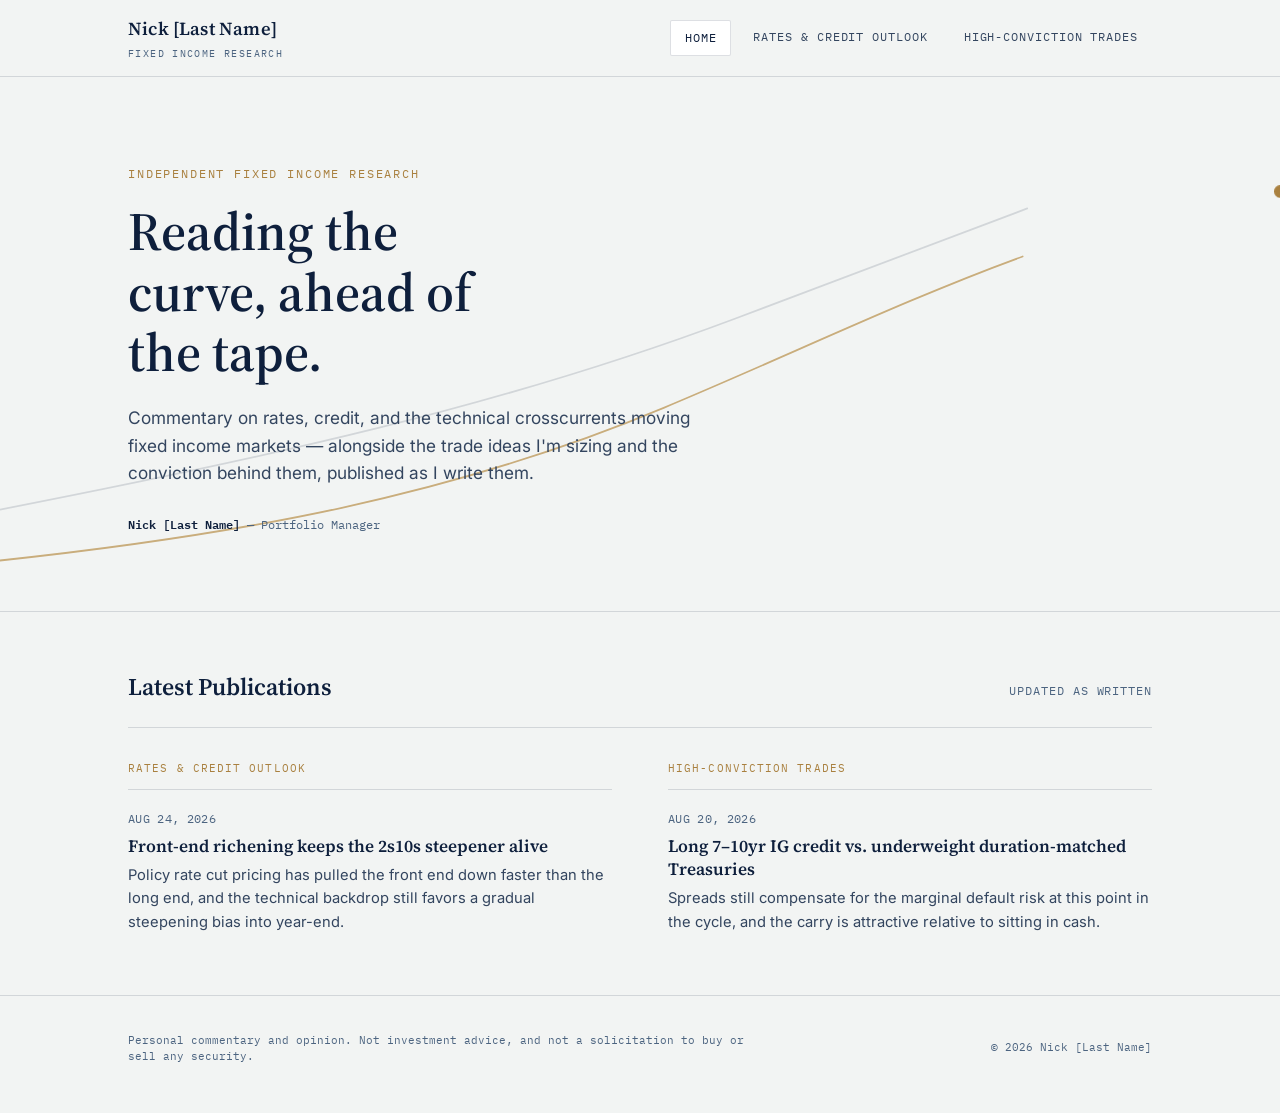
==== index.html @ a6e2d340 "Add files via upload" ====
<!DOCTYPE html>
<html lang="en">
<head>
<meta charset="UTF-8" />
<meta name="viewport" content="width=device-width, initial-scale=1.0" />
<title>Nick [Last Name] — Fixed Income Research</title>
<meta name="description" content="Independent fixed income research, market commentary, and trade ideas." />
<link rel="preconnect" href="https://fonts.googleapis.com">
<link href="https://fonts.googleapis.com/css2?family=Source+Serif+4:wght@500;600;700&family=Inter:wght@400;500;600&family=IBM+Plex+Mono:wght@400;500&display=swap" rel="stylesheet">
<link rel="stylesheet" href="style.css" />
</head>
<body>

<nav class="site-nav">
  <div class="wrap">
    <div class="brand">Nick [Last Name]<small>Fixed Income Research</small></div>
    <ul class="nav-links">
      <li><a href="index.html" aria-current="page">Home</a></li>
      <li><a href="trends.html">Rates &amp; Credit Outlook</a></li>
      <li><a href="trades.html">High-Conviction Trades</a></li>
    </ul>
  </div>
</nav>

<header class="hero">
  <div class="curve-field" aria-hidden="true">
    <svg viewBox="0 0 1080 420" preserveAspectRatio="none">
      <path class="curve-path secondary" d="M 0 340 C 220 300, 420 260, 620 190 S 980 60, 1080 40" />
      <path class="curve-path" d="M 0 380 C 200 360, 380 330, 560 260 S 900 110, 1080 90" />
      <circle class="curve-dot" cx="1080" cy="90" r="5" />
    </svg>
  </div>
  <div class="wrap">
    <p class="eyebrow">Independent Fixed Income Research</p>
    <h1>Reading the curve, ahead of the tape.</h1>
    <p class="lede">
      Commentary on rates, credit, and the technical crosscurrents moving
      fixed income markets — alongside the trade ideas I'm sizing and the
      conviction behind them, published as I write them.
    </p>
    <p class="byline"><strong>Nick [Last Name]</strong> — Portfolio Manager</p>
  </div>
</header>

<main class="wrap">
  <div class="section-head">
    <h2>Latest Publications</h2>
    <span class="section-note">Updated as written</span>
  </div>

  <div class="pub-grid">
    <div>
      <div class="pub-col-head">Rates &amp; Credit Outlook</div>
      <div id="preview-trends"></div>
    </div>
    <div>
      <div class="pub-col-head">High-Conviction Trades</div>
      <div id="preview-trades"></div>
    </div>
  </div>
</main>

<footer class="site-footer">
  <div class="wrap">
    <p class="disclaimer">Personal commentary and opinion. Not investment advice, and not a solicitation to buy or sell any security.</p>
    <p>&copy; 2026 Nick [Last Name]</p>
  </div>
</footer>

<script src="data.js"></script>
<script src="render.js"></script>
<script>
  renderPreviewColumn("preview-trends", "trends", 3);
  renderPreviewColumn("preview-trades", "trades", 3);
</script>
</body>
</html>
---- style.css ----
/* ============================================================
   DESIGN TOKENS
   Palette: deep ledger navy, cool paper, brass "gilt" accent
   (a nod to UK government bonds — "gilts"), and a muted
   burgundy reserved only for high-conviction flags.
   ============================================================ */
:root {
  --ink:        #0E1F3C;   /* primary text, nav, headlines */
  --ink-soft:   #33455F;   /* secondary text */
  --steel:      #4C6480;   /* tertiary text, meta */
  --paper:      #F2F4F3;   /* page background — cool, not cream */
  --paper-raised: #FFFFFF; /* card / raised surface */
  --line:       rgba(14, 31, 60, 0.14);   /* hairline rules */
  --line-soft:  rgba(14, 31, 60, 0.07);
  --gilt:       #A9803F;   /* brass accent — links, eyebrows */
  --gilt-dim:   #C9AD7C;
  --conviction: #7A2E2E;   /* reserved: high-conviction flag only */
  --conviction-bg: #F3E7E4;

  --font-display: "Source Serif 4", Georgia, "Times New Roman", serif;
  --font-body: "Inter", -apple-system, BlinkMacSystemFont, "Segoe UI", sans-serif;
  --font-mono: "IBM Plex Mono", "SF Mono", Menlo, monospace;

  --max-width: 1080px;
}

* { box-sizing: border-box; }

html { scroll-behavior: smooth; }

body {
  margin: 0;
  background: var(--paper);
  color: var(--ink);
  font-family: var(--font-body);
  font-size: 16px;
  line-height: 1.6;
  -webkit-font-smoothing: antialiased;
}

a { color: var(--gilt); text-decoration: none; }
a:hover { text-decoration: underline; }

:focus-visible {
  outline: 2px solid var(--gilt);
  outline-offset: 3px;
}

.wrap {
  max-width: var(--max-width);
  margin: 0 auto;
  padding: 0 28px;
}

/* ============================================================
   NAV
   ============================================================ */
.site-nav {
  border-bottom: 1px solid var(--line);
  background: var(--paper);
  position: sticky;
  top: 0;
  z-index: 20;
}

.site-nav .wrap {
  display: flex;
  align-items: center;
  justify-content: space-between;
  height: 76px;
}

.brand {
  font-family: var(--font-display);
  font-size: 1.15rem;
  font-weight: 600;
  color: var(--ink);
  letter-spacing: 0.01em;
}

.brand small {
  display: block;
  font-family: var(--font-mono);
  font-size: 0.62rem;
  letter-spacing: 0.14em;
  text-transform: uppercase;
  color: var(--steel);
  font-weight: 400;
  margin-top: 2px;
}

.nav-links {
  display: flex;
  gap: 8px;
  list-style: none;
  margin: 0;
  padding: 0;
}

.nav-links a {
  display: inline-block;
  padding: 8px 14px;
  font-family: var(--font-mono);
  font-size: 0.72rem;
  letter-spacing: 0.08em;
  text-transform: uppercase;
  color: var(--ink-soft);
  border-radius: 2px;
}

.nav-links a:hover { color: var(--ink); text-decoration: none; background: var(--line-soft); }
.nav-links a[aria-current="page"] {
  color: var(--ink);
  background: var(--paper-raised);
  border: 1px solid var(--line);
}

.nav-toggle { display: none; }

/* ============================================================
   HERO (home page)
   ============================================================ */
.hero {
  position: relative;
  overflow: hidden;
  border-bottom: 1px solid var(--line);
}

.hero .wrap {
  padding: 88px 28px 64px;
  position: relative;
  z-index: 2;
}

.eyebrow {
  font-family: var(--font-mono);
  font-size: 0.72rem;
  letter-spacing: 0.16em;
  text-transform: uppercase;
  color: var(--gilt);
  margin: 0 0 18px;
}

.hero h1 {
  font-family: var(--font-display);
  font-weight: 600;
  font-size: clamp(2.1rem, 4.2vw, 3.4rem);
  line-height: 1.12;
  margin: 0 0 22px;
  max-width: 15ch;
  color: var(--ink);
}

.hero p.lede {
  font-size: 1.08rem;
  color: var(--ink-soft);
  max-width: 52ch;
  margin: 0 0 8px;
}

.hero .byline {
  margin-top: 28px;
  font-family: var(--font-mono);
  font-size: 0.78rem;
  color: var(--steel);
}

.hero .byline strong { color: var(--ink); font-weight: 600; }

/* ambient yield-curve motif */
.curve-field {
  position: absolute;
  inset: 0;
  z-index: 1;
  pointer-events: none;
}

.curve-field svg { width: 100%; height: 100%; }

.curve-path {
  fill: none;
  stroke: var(--gilt-dim);
  stroke-width: 1.4;
  stroke-linecap: round;
  stroke-dasharray: 900;
  stroke-dashoffset: 900;
  animation: draw-curve 2.4s ease-out forwards;
}

.curve-path.secondary {
  stroke: var(--line);
  animation-delay: 0.2s;
}

.curve-dot {
  fill: var(--gilt);
  opacity: 0;
  animation: dot-in 0.6s ease-out 2.1s forwards;
}

@keyframes draw-curve {
  to { stroke-dashoffset: 0; }
}
@keyframes dot-in {
  to { opacity: 1; }
}

@media (prefers-reduced-motion: reduce) {
  .curve-path { animation: none; stroke-dashoffset: 0; }
  .curve-dot { animation: none; opacity: 1; }
}

/* ============================================================
   SECTION HEADERS
   ============================================================ */
.section-head {
  display: flex;
  align-items: baseline;
  justify-content: space-between;
  gap: 20px;
  padding: 56px 0 20px;
  border-bottom: 1px solid var(--line);
  margin-bottom: 8px;
}

.section-head h2 {
  font-family: var(--font-display);
  font-size: 1.5rem;
  font-weight: 600;
  margin: 0;
}

.section-head .section-note {
  font-family: var(--font-mono);
  font-size: 0.72rem;
  color: var(--steel);
  text-transform: uppercase;
  letter-spacing: 0.08em;
  white-space: nowrap;
}

/* page header used on trends.html / trades.html */
.page-head {
  padding: 64px 0 36px;
  border-bottom: 1px solid var(--line);
}
.page-head h1 {
  font-family: var(--font-display);
  font-size: clamp(1.8rem, 3.4vw, 2.6rem);
  margin: 0 0 12px;
}
.page-head p {
  color: var(--ink-soft);
  max-width: 60ch;
  margin: 0;
}

/* ============================================================
   PUBLICATION LISTS (home preview grid)
   ============================================================ */
.pub-grid {
  display: grid;
  grid-template-columns: 1fr 1fr;
  gap: 0 56px;
  padding-bottom: 40px;
}

.pub-col-head {
  font-family: var(--font-mono);
  font-size: 0.68rem;
  letter-spacing: 0.1em;
  text-transform: uppercase;
  color: var(--gilt);
  padding: 24px 0 12px;
  border-bottom: 1px solid var(--line);
}

.pub-item {
  padding: 20px 0;
  border-bottom: 1px solid var(--line-soft);
}

.pub-item:last-child { border-bottom: none; }

.pub-date {
  font-family: var(--font-mono);
  font-size: 0.72rem;
  color: var(--steel);
  letter-spacing: 0.03em;
}

.pub-item h3 {
  font-family: var(--font-display);
  font-size: 1.08rem;
  font-weight: 600;
  margin: 6px 0 6px;
  line-height: 1.35;
}

.pub-item h3 a { color: var(--ink); }
.pub-item h3 a:hover { color: var(--gilt); text-decoration: none; }

.pub-item .summary {
  font-size: 0.92rem;
  color: var(--ink-soft);
  margin: 0;
}

.empty-note {
  font-family: var(--font-mono);
  font-size: 0.82rem;
  color: var(--steel);
  padding: 24px 0;
}

/* ============================================================
   FULL ARTICLE LIST (trends.html / trades.html)
   Uses native <details> — no JS required to expand.
   ============================================================ */
.article-list { padding: 8px 0 60px; }

.article {
  border-bottom: 1px solid var(--line);
}
.article:first-child { border-top: 1px solid var(--line); }

.article summary {
  cursor: pointer;
  list-style: none;
  padding: 26px 0;
  display: grid;
  grid-template-columns: 130px 1fr auto;
  gap: 24px;
  align-items: baseline;
}

.article summary::-webkit-details-marker { display: none; }

.article summary:hover h3 { color: var(--gilt); }

.article .meta-date {
  font-family: var(--font-mono);
  font-size: 0.76rem;
  color: var(--steel);
  padding-top: 3px;
}

.article h3 {
  font-family: var(--font-display);
  font-size: 1.2rem;
  font-weight: 600;
  margin: 0 0 6px;
  color: var(--ink);
}

.article .summary {
  color: var(--ink-soft);
  margin: 0;
  font-size: 0.94rem;
}

.article .expand-hint {
  font-family: var(--font-mono);
  font-size: 0.68rem;
  color: var(--gilt);
  text-transform: uppercase;
  letter-spacing: 0.08em;
  white-space: nowrap;
  align-self: start;
  padding-top: 4px;
}

.article[open] summary .expand-hint::after { content: " \2212"; }
.article:not([open]) summary .expand-hint::after { content: " \002B"; }

.article-body {
  padding: 0 0 34px;
  max-width: 68ch;
  font-size: 0.98rem;
  color: var(--ink-soft);
}
.article-body p { margin: 0 0 14px; }

.badge {
  display: inline-block;
  font-family: var(--font-mono);
  font-size: 0.62rem;
  letter-spacing: 0.08em;
  text-transform: uppercase;
  padding: 3px 9px;
  border-radius: 2px;
  border: 1px solid var(--line);
  color: var(--steel);
  margin-right: 8px;
}

.badge.high {
  color: var(--conviction);
  background: var(--conviction-bg);
  border-color: transparent;
}
.badge.medium { color: var(--gilt); border-color: var(--gilt-dim); }
.badge.low { color: var(--steel); }

/* ============================================================
   FOOTER
   ============================================================ */
.site-footer {
  border-top: 1px solid var(--line);
  padding: 36px 0 48px;
}

.site-footer .wrap {
  display: flex;
  justify-content: space-between;
  align-items: center;
  flex-wrap: wrap;
  gap: 12px;
}

.site-footer p {
  font-family: var(--font-mono);
  font-size: 0.7rem;
  color: var(--steel);
  margin: 0;
}

.disclaimer {
  max-width: 640px;
  line-height: 1.5;
}

/* ============================================================
   RESPONSIVE
   ============================================================ */
@media (max-width: 760px) {
  .site-nav .wrap { height: auto; padding: 16px 20px; flex-direction: column; align-items: flex-start; gap: 12px; }
  .nav-links { flex-wrap: wrap; gap: 4px; }
  .nav-links a { padding: 6px 10px; }
  .hero .wrap { padding: 56px 20px 44px; }
  .pub-grid { grid-template-columns: 1fr; gap: 0; }
  .pub-col-head:nth-child(3) { border-top: none; }
  .article summary { grid-template-columns: 1fr; gap: 4px; }
  .article .expand-hint { display: none; }
  .wrap { padding: 0 20px; }
}
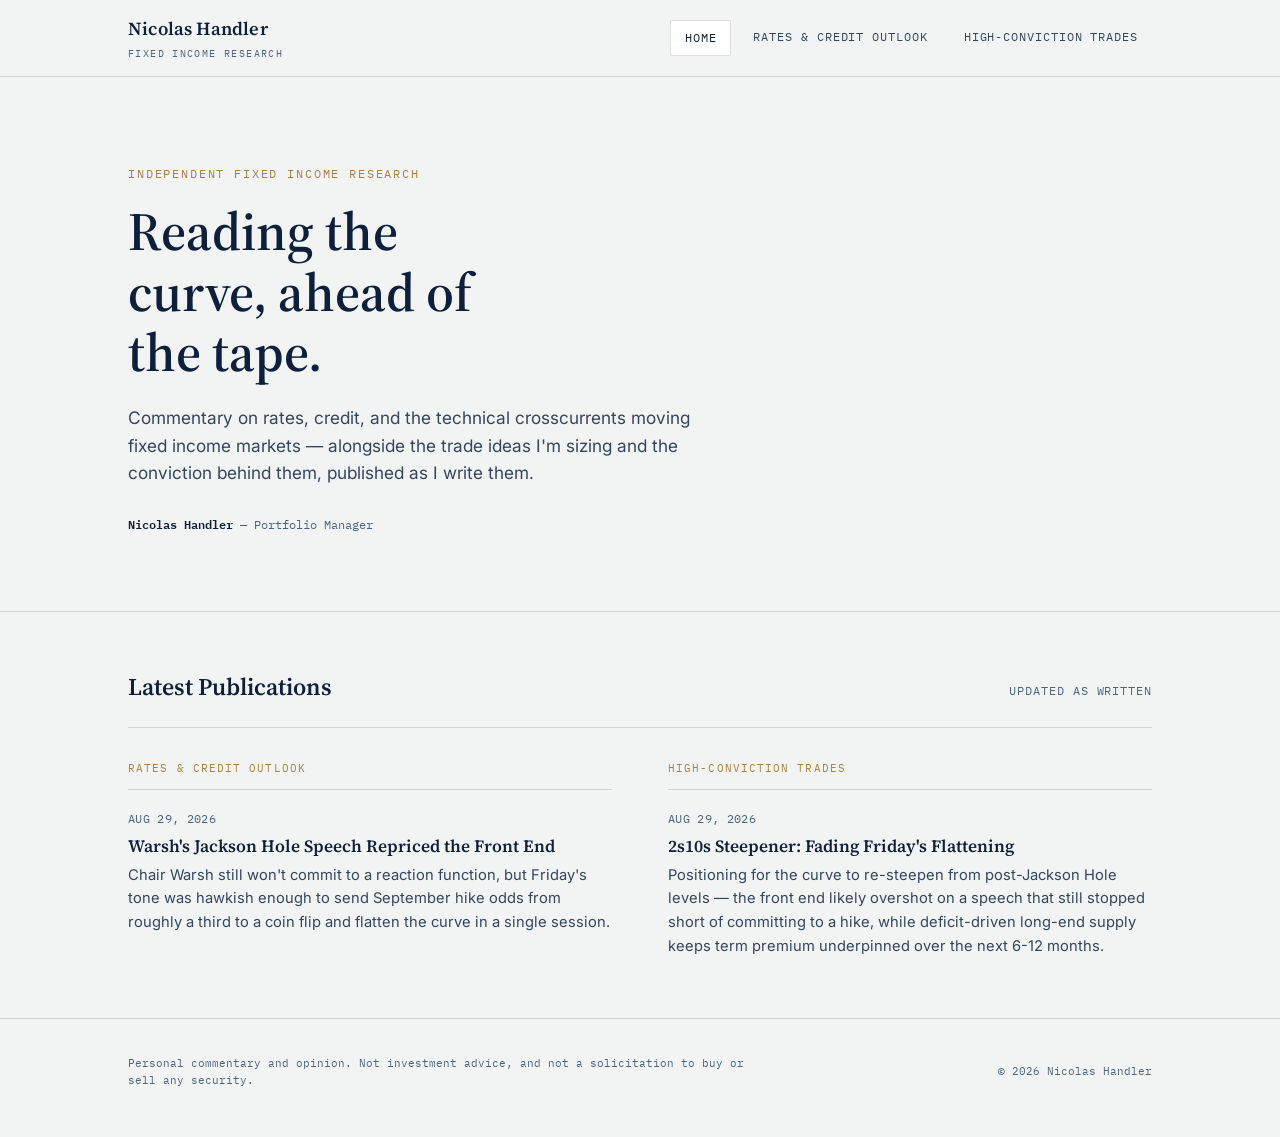
==== commit 393273b2: "Add files via upload" ====
--- a/index.html
+++ b/index.html
@@ -3,7 +3,7 @@
 <head>
 <meta charset="UTF-8" />
 <meta name="viewport" content="width=device-width, initial-scale=1.0" />
-<title>Nick [Last Name] — Fixed Income Research</title>
+<title>Nicolas Handler — Fixed Income Research</title>
 <meta name="description" content="Independent fixed income research, market commentary, and trade ideas." />
 <link rel="preconnect" href="https://fonts.googleapis.com">
 <link href="https://fonts.googleapis.com/css2?family=Source+Serif+4:wght@500;600;700&family=Inter:wght@400;500;600&family=IBM+Plex+Mono:wght@400;500&display=swap" rel="stylesheet">
@@ -13,7 +13,7 @@
 
 <nav class="site-nav">
   <div class="wrap">
-    <div class="brand">Nick [Last Name]<small>Fixed Income Research</small></div>
+    <div class="brand">Nicolas Handler<small>Fixed Income Research</small></div>
     <ul class="nav-links">
       <li><a href="index.html" aria-current="page">Home</a></li>
       <li><a href="trends.html">Rates &amp; Credit Outlook</a></li>
@@ -23,13 +23,6 @@
 </nav>
 
 <header class="hero">
-  <div class="curve-field" aria-hidden="true">
-    <svg viewBox="0 0 1080 420" preserveAspectRatio="none">
-      <path class="curve-path secondary" d="M 0 340 C 220 300, 420 260, 620 190 S 980 60, 1080 40" />
-      <path class="curve-path" d="M 0 380 C 200 360, 380 330, 560 260 S 900 110, 1080 90" />
-      <circle class="curve-dot" cx="1080" cy="90" r="5" />
-    </svg>
-  </div>
   <div class="wrap">
     <p class="eyebrow">Independent Fixed Income Research</p>
     <h1>Reading the curve, ahead of the tape.</h1>
@@ -38,7 +31,7 @@
       fixed income markets — alongside the trade ideas I'm sizing and the
       conviction behind them, published as I write them.
     </p>
-    <p class="byline"><strong>Nick [Last Name]</strong> — Portfolio Manager</p>
+    <p class="byline"><strong>Nicolas Handler</strong> — Portfolio Manager</p>
   </div>
 </header>
 
@@ -63,7 +56,7 @@
 <footer class="site-footer">
   <div class="wrap">
     <p class="disclaimer">Personal commentary and opinion. Not investment advice, and not a solicitation to buy or sell any security.</p>
-    <p>&copy; 2026 Nick [Last Name]</p>
+    <p>&copy; 2026 Nicolas Handler</p>
   </div>
 </footer>
 
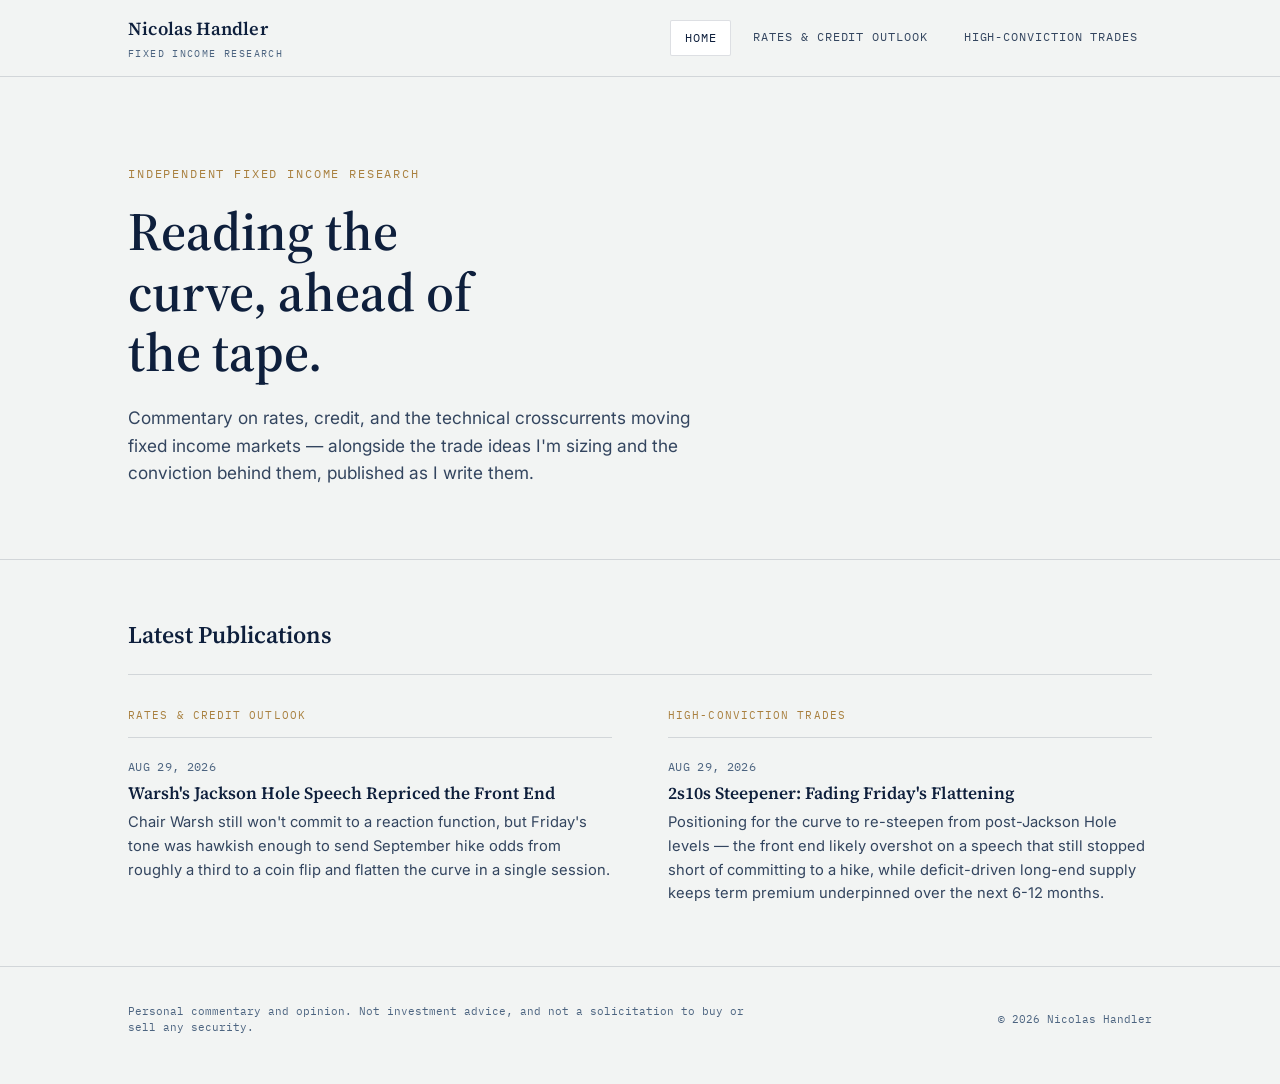
==== commit 77ef37c2: "Update index.html" ====
--- a/index.html
+++ b/index.html
@@ -31,14 +31,12 @@
       fixed income markets — alongside the trade ideas I'm sizing and the
       conviction behind them, published as I write them.
     </p>
-    <p class="byline"><strong>Nicolas Handler</strong> — Portfolio Manager</p>
   </div>
 </header>
 
 <main class="wrap">
   <div class="section-head">
     <h2>Latest Publications</h2>
-    <span class="section-note">Updated as written</span>
   </div>
 
   <div class="pub-grid">
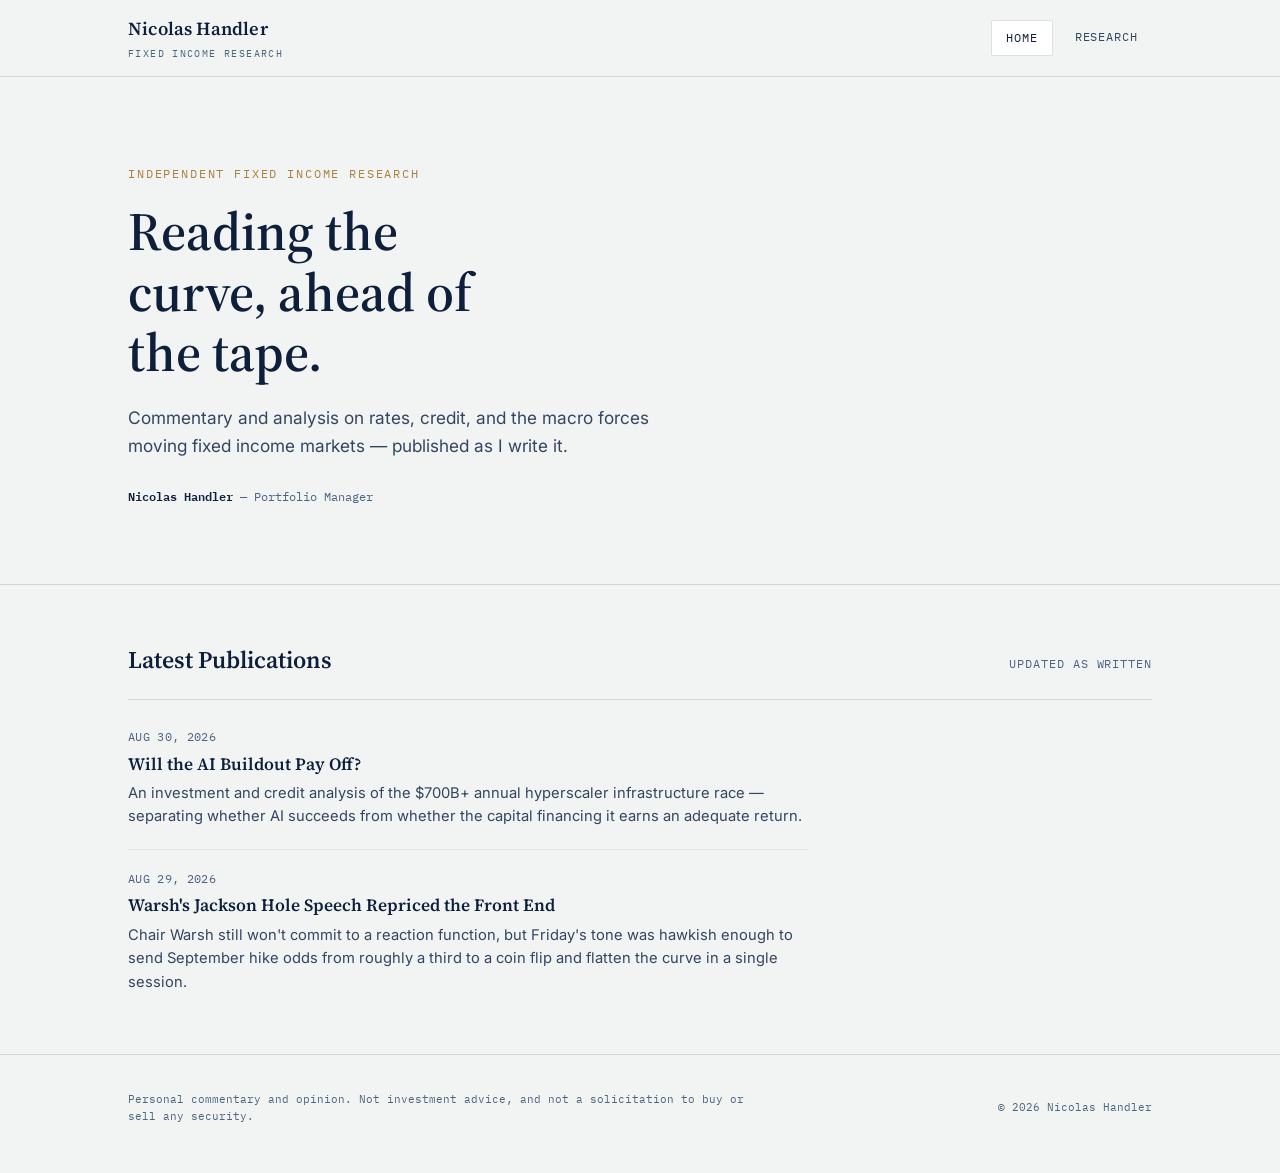
==== commit 29b10a17: "Add files via upload" ====
--- a/index.html
+++ b/index.html
@@ -4,7 +4,7 @@
 <meta charset="UTF-8" />
 <meta name="viewport" content="width=device-width, initial-scale=1.0" />
 <title>Nicolas Handler — Fixed Income Research</title>
-<meta name="description" content="Independent fixed income research, market commentary, and trade ideas." />
+<meta name="description" content="Independent fixed income research and market commentary." />
 <link rel="preconnect" href="https://fonts.googleapis.com">
 <link href="https://fonts.googleapis.com/css2?family=Source+Serif+4:wght@500;600;700&family=Inter:wght@400;500;600&family=IBM+Plex+Mono:wght@400;500&display=swap" rel="stylesheet">
 <link rel="stylesheet" href="style.css" />
@@ -16,8 +16,7 @@
     <div class="brand">Nicolas Handler<small>Fixed Income Research</small></div>
     <ul class="nav-links">
       <li><a href="index.html" aria-current="page">Home</a></li>
-      <li><a href="trends.html">Rates &amp; Credit Outlook</a></li>
-      <li><a href="trades.html">High-Conviction Trades</a></li>
+      <li><a href="research.html">Research</a></li>
     </ul>
   </div>
 </nav>
@@ -27,28 +26,20 @@
     <p class="eyebrow">Independent Fixed Income Research</p>
     <h1>Reading the curve, ahead of the tape.</h1>
     <p class="lede">
-      Commentary on rates, credit, and the technical crosscurrents moving
-      fixed income markets — alongside the trade ideas I'm sizing and the
-      conviction behind them, published as I write them.
+      Commentary and analysis on rates, credit, and the macro forces moving
+      fixed income markets — published as I write it.
     </p>
+    <p class="byline"><strong>Nicolas Handler</strong> — Portfolio Manager</p>
   </div>
 </header>
 
 <main class="wrap">
   <div class="section-head">
     <h2>Latest Publications</h2>
+    <span class="section-note">Updated as written</span>
   </div>
 
-  <div class="pub-grid">
-    <div>
-      <div class="pub-col-head">Rates &amp; Credit Outlook</div>
-      <div id="preview-trends"></div>
-    </div>
-    <div>
-      <div class="pub-col-head">High-Conviction Trades</div>
-      <div id="preview-trades"></div>
-    </div>
-  </div>
+  <div class="pub-list" id="preview-list"></div>
 </main>
 
 <footer class="site-footer">
@@ -61,8 +52,7 @@
 <script src="data.js"></script>
 <script src="render.js"></script>
 <script>
-  renderPreviewColumn("preview-trends", "trends", 3);
-  renderPreviewColumn("preview-trades", "trades", 3);
+  renderPreviewColumn("preview-list", 5);
 </script>
 </body>
 </html>
--- a/style.css
+++ b/style.css
@@ -256,23 +256,11 @@
 }
 
 /* ============================================================
-   PUBLICATION LISTS (home preview grid)
-   ============================================================ */
-.pub-grid {
-  display: grid;
-  grid-template-columns: 1fr 1fr;
-  gap: 0 56px;
+   PUBLICATION LIST (home preview)
+   ============================================================ */
+.pub-list {
+  max-width: 68ch;
   padding-bottom: 40px;
-}
-
-.pub-col-head {
-  font-family: var(--font-mono);
-  font-size: 0.68rem;
-  letter-spacing: 0.1em;
-  text-transform: uppercase;
-  color: var(--gilt);
-  padding: 24px 0 12px;
-  border-bottom: 1px solid var(--line);
 }
 
 .pub-item {
@@ -438,8 +426,6 @@
   .nav-links { flex-wrap: wrap; gap: 4px; }
   .nav-links a { padding: 6px 10px; }
   .hero .wrap { padding: 56px 20px 44px; }
-  .pub-grid { grid-template-columns: 1fr; gap: 0; }
-  .pub-col-head:nth-child(3) { border-top: none; }
   .article summary { grid-template-columns: 1fr; gap: 4px; }
   .article .expand-hint { display: none; }
   .wrap { padding: 0 20px; }
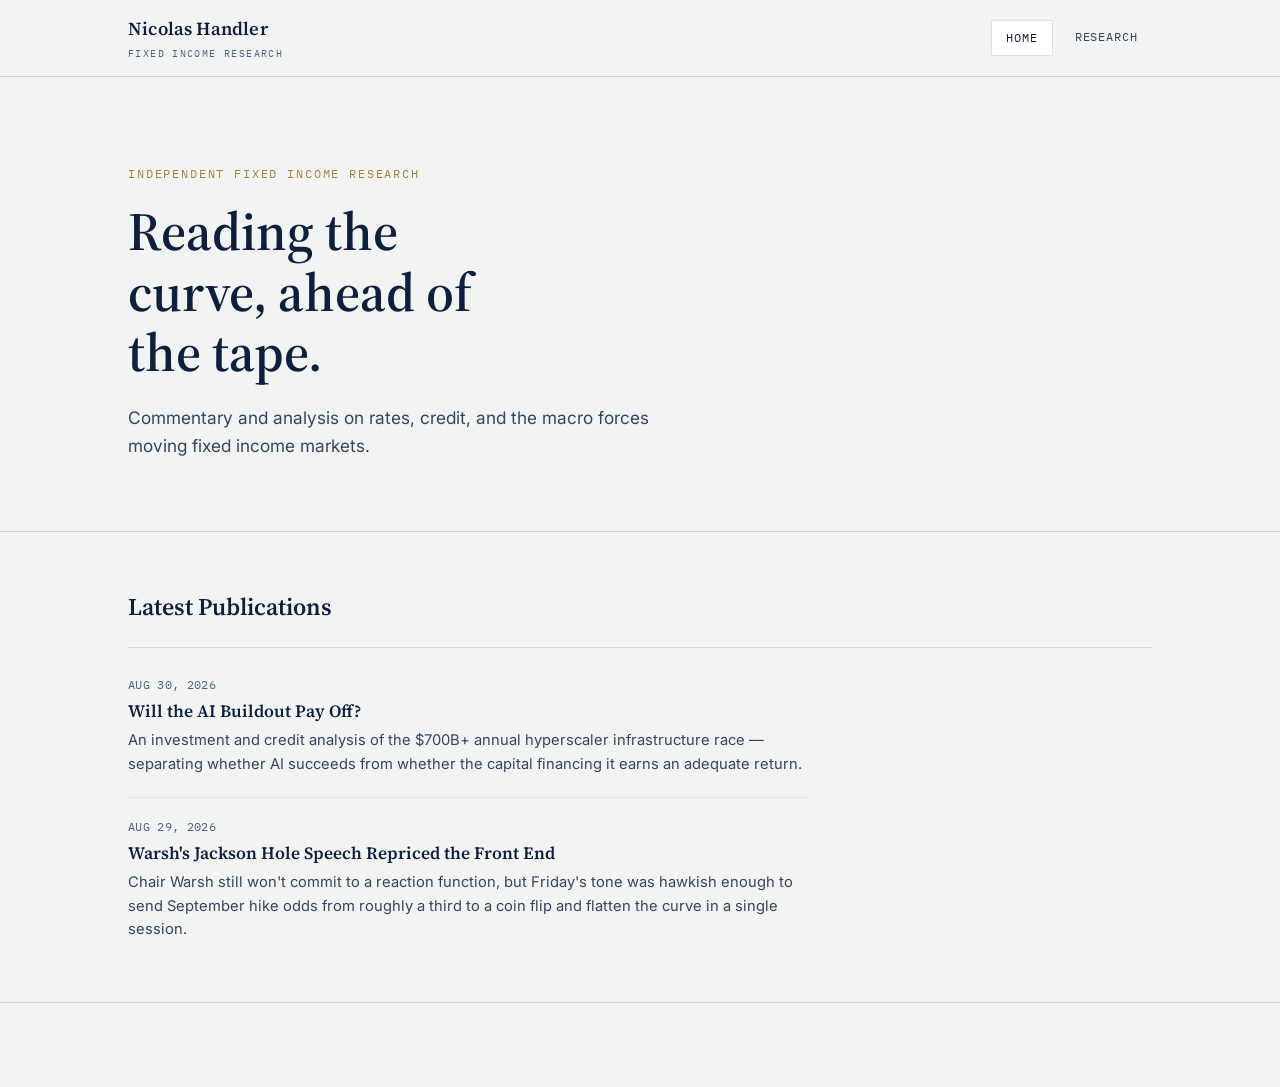
==== commit 75210972: "Update index.html" ====
--- a/index.html
+++ b/index.html
@@ -27,16 +27,14 @@
     <h1>Reading the curve, ahead of the tape.</h1>
     <p class="lede">
       Commentary and analysis on rates, credit, and the macro forces moving
-      fixed income markets — published as I write it.
+      fixed income markets.
     </p>
-    <p class="byline"><strong>Nicolas Handler</strong> — Portfolio Manager</p>
   </div>
 </header>
 
 <main class="wrap">
   <div class="section-head">
     <h2>Latest Publications</h2>
-    <span class="section-note">Updated as written</span>
   </div>
 
   <div class="pub-list" id="preview-list"></div>
@@ -44,8 +42,6 @@
 
 <footer class="site-footer">
   <div class="wrap">
-    <p class="disclaimer">Personal commentary and opinion. Not investment advice, and not a solicitation to buy or sell any security.</p>
-    <p>&copy; 2026 Nicolas Handler</p>
   </div>
 </footer>
 
